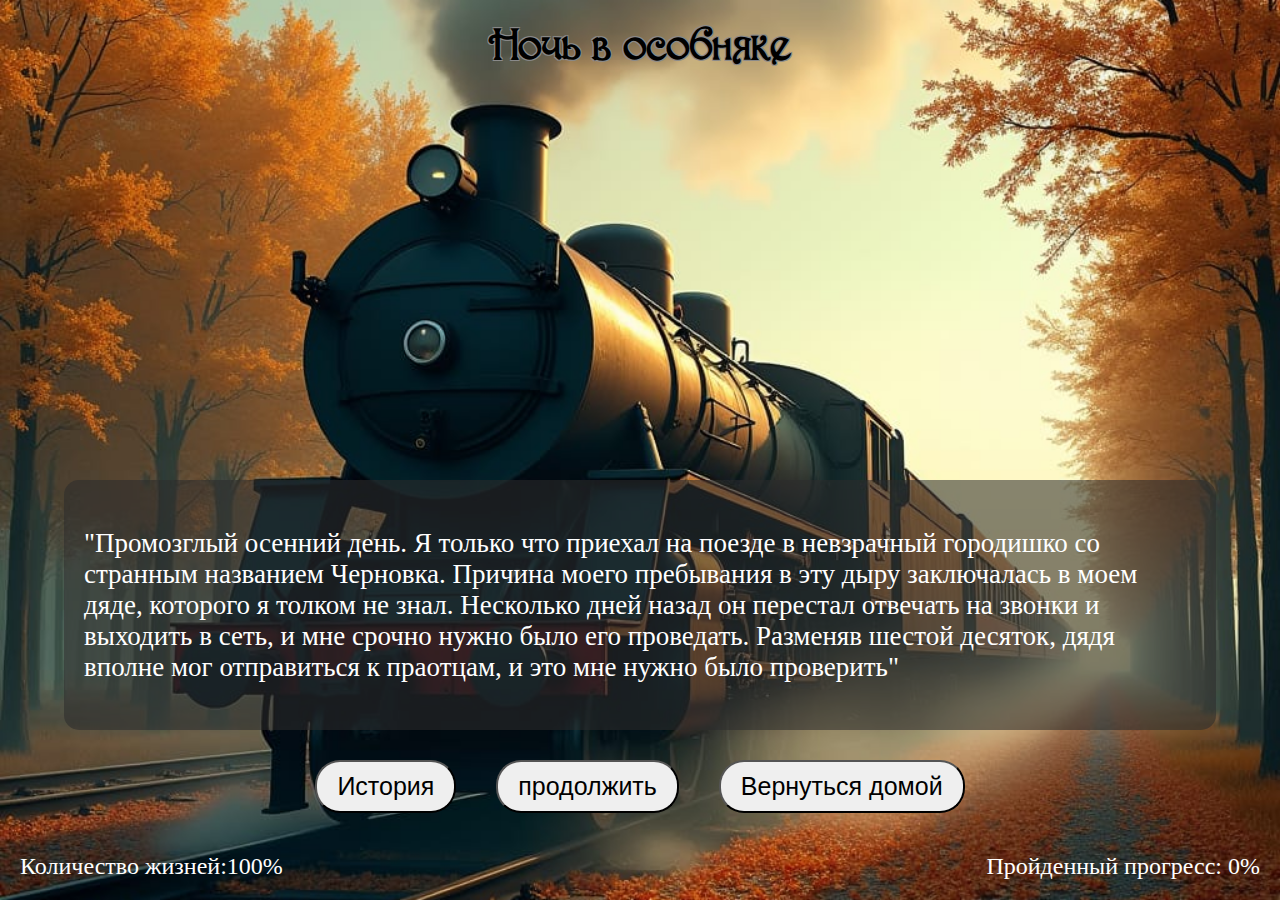
==== index.html @ a0afeb55 "feat: end 1 act" ====
<!DOCTYPE html>
<html lang="ru">

<head>
    <meta charset="UTF-8">
    <meta name="viewport" content="width=device-width, initial-scale=1.0">
    <title>Ночь в особняке</title>
    <link rel="stylesheet" href="./css/style.css">
    <script defer type="module" src="./js/main.js"></script>
    <script defer type="module" src="./js/scenario.js"></script>
</head>

<body class="body">
    <div class="wrapper">
        <div class="journal">
        </div>
        <header class="header">
            <div class="container">
                <h1 class="header__title">Ночь в особняке</h1>
            </div>
        </header>
        <main class="main">
            <div class="container container__main">
                <div class="input-box">
                    <input class="input-door" type="text" placeholder="введи ключ от замка">
                </div>

                <div class="slider">
                    <div class="slider__box-text">
                        <p class="slider__text">
                            "Промозглый осенний день. Я только что приехал на поезде в невзрачный городишко со странным
                            названием Черновка. Причина моего пребывания в эту дыру заключалась в моем дяде, которого я
                            толком не знал. Несколько дней назад он перестал отвечать на звонки и выходить в сеть, и мне
                            срочно нужно было его проведать. Разменяв шестой десяток, дядя вполне мог отправиться к
                            праотцам, и это мне нужно было проверить"
                        </p>
                    </div>
                    <div class="slider__box-btns">
                        <button type="button" class="slider__btn-history">История</button>
                        <button type="button" class="slider__next">продолжить</button>
                        <button type="button" class="slider__next">Вернуться домой</button>
                    </div>
                </div>
            </div>
        </main>
        <footer class="footer">
            <div class="container">
                <div class="box-indicators">
                    <span class="box-indicators__heart">Количество жизней:100%</span>
                    <span class="box-indicators__progress">Пройденный прогресс: 0%</span>
                </div>
            </div>
        </footer>

    </div>
</body>

</html>
---- css/style.css ----
@font-face {
  font-family: "font-title";
  src: url("../assets/font/Parisian.woff") format("woff");
  font-weight: normal;
  font-style: normal;
}
* {
  margin: 0;
  padding: 0;
  box-sizing: border-box;
}

.container {
  max-width: 90rem;
  margin: 0 auto;
  padding: 1.25rem;
}

a {
  text-decoration: none;
  color: #ffffff;
}

li {
  list-style-type: none;
}

@media (max-width: 720px) {
  html {
    font-size: 14px;
  }
}
@media (max-width: 620px) {
  html {
    font-size: 12px;
  }
}
@media (max-width: 530px) {
  html {
    font-size: 10px;
  }
}
@media (max-width: 440px) {
  html {
    font-size: 8px;
  }
}
@media (max-width: 350px) {
  html {
    font-size: 6px;
  }
}

.body .wrapper {
  position: relative;
  background-image: url(../assets/img/act_1/train.jpg);
  background-repeat: no-repeat;
  background-size: cover;
  background-position: center;
  min-width: 100vw;
  min-height: 100vh;
  display: flex;
  flex-direction: column;
  justify-content: flex-start;
}
.body .wrapper .journal {
  display: none;
  position: absolute;
  margin-top: 1.5625rem;
  left: 1.25rem;
  padding: 0.625rem;
  height: 35%;
  width: 30%;
  font-size: 1.125rem;
  overflow-y: auto;
  background-color: rgba(43, 43, 43, 0.5960784314);
  color: #ffffff;
}
.body .wrapper .journal::-webkit-scrollbar {
  width: 5px;
  cursor: pointer;
}
.body .wrapper .journal::-webkit-scrollbar-thumb {
  background: #888;
  border-radius: 6px;
}
.body .wrapper .journal::-webkit-scrollbar-track {
  background: #f1f1f1;
  border-radius: 6px;
}
.body .wrapper .journal::-webkit-scrollbar-thumb:hover {
  background: #555;
}
.body .wrapper .journal-active {
  display: block;
}
.body .wrapper .header .container .header__title {
  font-family: font-title;
  font-size: 45px;
  color: #000000;
  text-align: center;
  text-shadow: -1px -1px 0 rgb(138, 138, 138), 1px -1px 0 rgb(138, 138, 138), -1px 1px 0 rgb(138, 138, 138), 1px 1px 0 rgb(138, 138, 138);
}
.body .wrapper .main {
  position: relative;
  margin-top: auto;
}
.body .wrapper .main .container__main {
  display: flex;
  justify-content: center;
}
.body .wrapper .main .container__main .input-box {
  position: absolute;
  display: none;
  align-items: center;
  gap: 1.25rem;
  margin: 0.9375rem 0px;
}
.body .wrapper .main .container__main .input-box .input-door {
  font-size: 2rem;
  padding-left: 0.625rem;
}
.body .wrapper .main .container__main .input-box .input-door__btn {
  font-size: 1.5rem;
  padding: 0.375rem 0.9375rem;
  cursor: pointer;
  transition: all 0.3s ease-in-out;
}
.body .wrapper .main .container__main .input-box .input-door__btn:hover {
  background-color: rgba(43, 43, 43, 0.5960784314);
  color: #ffffff;
}
.body .wrapper .main .container__main .input-box-active {
  display: flex;
}
.body .wrapper .main .container__main .slider .slider__box-text {
  min-height: 15.625rem;
  width: 90vw;
  display: flex;
  align-items: center;
  padding: 1.25rem;
  background-color: rgba(44, 44, 44, 0.568627451);
  border-radius: 15px;
}
.body .wrapper .main .container__main .slider .slider__box-text .slider__text {
  font-size: 1.6875rem;
  color: #ffffff;
}
.body .wrapper .main .container__main .slider .slider__box-btns {
  display: flex;
  justify-content: center;
  align-items: center;
  gap: 2.5rem;
}
.body .wrapper .main .container__main .slider .slider__box-btns button {
  margin-top: 1.875rem;
  font-size: 1.5625rem;
  padding: 0.625rem 1.25rem;
  border-radius: 1.5625rem;
  cursor: pointer;
  transition: all 0.3s ease-in-out;
}
.body .wrapper .main .container__main .slider .slider__box-btns button:hover {
  background-color: rgba(43, 43, 43, 0.5960784314);
  color: #ffffff;
}
.body .wrapper .footer .container .box-indicators {
  display: flex;
  justify-content: space-between;
  align-items: center;
}
.body .wrapper .footer .container .box-indicators span {
  font-size: 1.5rem;
  color: #ffffff;
}
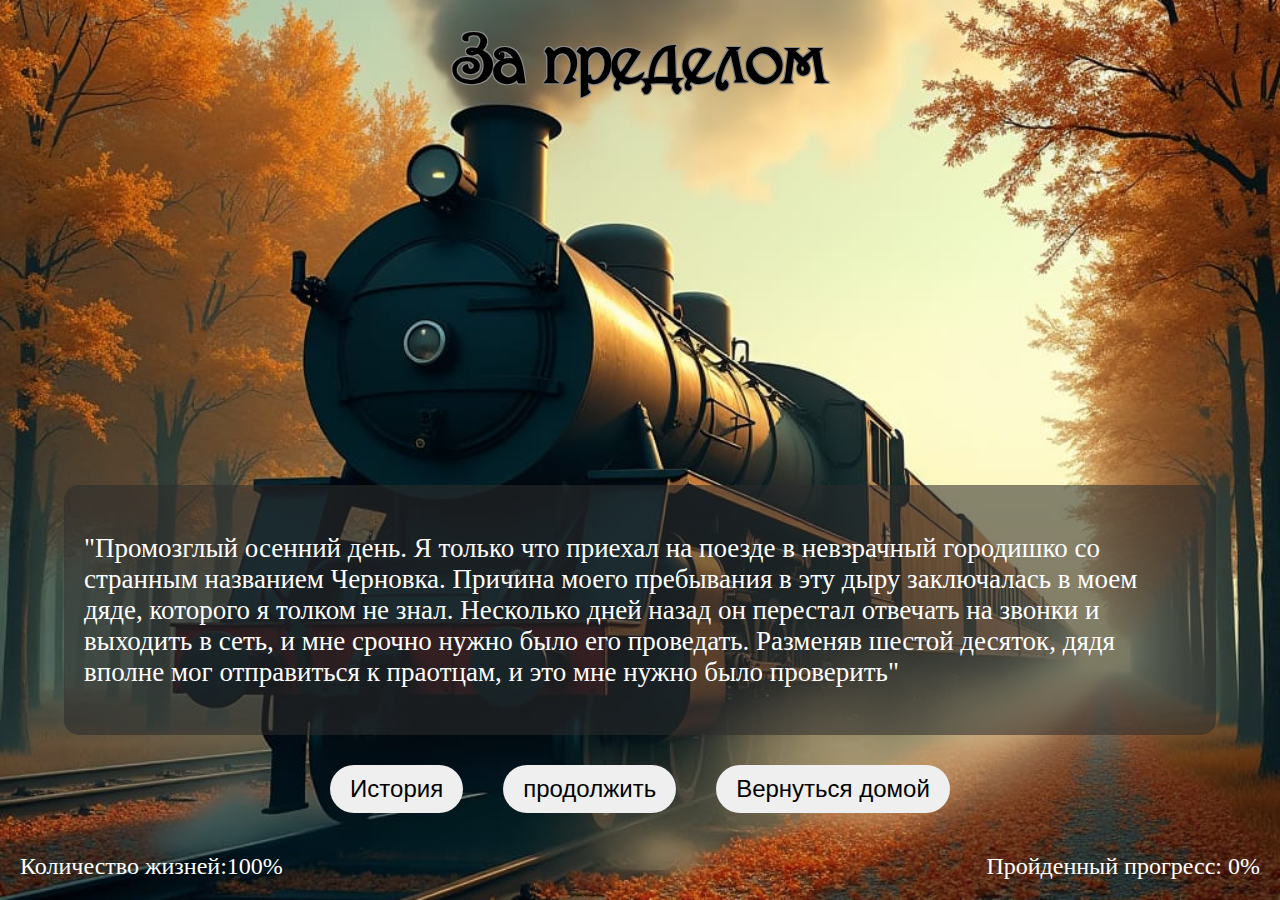
==== commit c31060dd: "feat: add sound" ====
--- a/index.html
+++ b/index.html
@@ -4,19 +4,39 @@
 <head>
     <meta charset="UTF-8">
     <meta name="viewport" content="width=device-width, initial-scale=1.0">
-    <title>Ночь в особняке</title>
+    <title>За пределом</title>
     <link rel="stylesheet" href="./css/style.css">
     <script defer type="module" src="./js/main.js"></script>
     <script defer type="module" src="./js/scenario.js"></script>
+    <link rel="shortcut icon" href="./assets/ghost.svg" type="image/x-icon">
 </head>
 
 <body class="body">
+    <audio class="sound-bell" src="./assets/media/act_1/door-bell-1-ring.mp3"></audio>
+    <audio class="sound-open-door" src="./assets/media/act_1/door-opeining-and-creaking.mp3"></audio>
+    <audio class="sound-drooper-door" src="./assets/media/act_1/keys-dropped-on-floor_zyokgpeo1.mp3"></audio>
+    <audio class="sound-train" src="./assets/media/act_1/z_uk-poezda.mp3" loop></audio>
+    <audio class="sound-open-zamok" src="./assets/media/act_1/zvuk-otmykanija-dveri.mp3"></audio>
+    <audio class="sound-car" src="./assets/media/act_1/kar.mp3"></audio>
+
+    <audio class="sound-book" src="./assets/media/act_2/book-paperback-page-turn_zyk7bv4_.mp3"></audio>
+    <audio class="sound-creak" src="./assets/media/act_2/carpet_creak.mp3"></audio>
+    <audio class="sound-hit" src="./assets/media/act_2/hit-02.mp3"></audio>
+    <audio class="sound-quick" src="./assets/media/act_2/quick-alt4.mp3"></audio>
+
+    <audio class="sound-space" src="./assets/media/act_3/kosmosa.mp3"></audio>
+    <audio class="sound-sword" src="./assets/media/act_3/laser-sword.mp3"></audio>
+
     <div class="wrapper">
+        <div class="popup">
+            <h1 class="popup__title">Нейтральная концовка</h1>
+            <p class="popup__text">Вы вернулись домой, и продолжили жить как и раньше</p>
+        </div>
         <div class="journal">
         </div>
         <header class="header">
             <div class="container">
-                <h1 class="header__title">Ночь в особняке</h1>
+                <h1 class="header__title">За пределом</h1>
             </div>
         </header>
         <main class="main">
@@ -24,7 +44,6 @@
                 <div class="input-box">
                     <input class="input-door" type="text" placeholder="введи ключ от замка">
                 </div>
-
                 <div class="slider">
                     <div class="slider__box-text">
                         <p class="slider__text">
@@ -38,7 +57,234 @@
                     <div class="slider__box-btns">
                         <button type="button" class="slider__btn-history">История</button>
                         <button type="button" class="slider__next">продолжить</button>
-                        <button type="button" class="slider__next">Вернуться домой</button>
+                        <button type="button" class="slider__act">Вернуться домой</button>
+                    </div>
+                </div>
+                <div class="card-box">
+                    <div class="card-box__card">
+                    </div>
+                    <div class="card-box__card">
+                    </div>
+                    <div class="card-box__card">
+                    </div>
+                    <div class="card-box__card">
+                    </div>
+                    <div class="card-box__card">
+                    </div>
+                    <div class="card-box__card">
+                    </div>
+                    <div class="card-box__card">
+                    </div>
+                    <div class="card-box__card">
+                    </div>
+                    <div class="card-box__card">
+                    </div>
+                    <div class="card-box__card">
+                    </div>
+                    <div class="card-box__card">
+                    </div>
+                    <div class="card-box__card">
+                    </div>
+                    <div class="card-box__card">
+                    </div>
+                    <div class="card-box__card">
+                    </div>
+                    <div class="card-box__card">
+                    </div>
+                    <div class="card-box__card">
+                    </div>
+                </div>
+
+                <div class="playing-Field">
+                    <div class="playing-Field__enemy">
+                        <span class="playing-Field__enemy-heart" title="Количество жизней">Количество жизней Демиурга:
+                            100%</span>
+
+                    </div>
+                    <div class="playing-Field__general">
+                        <div class="playing-Field__card-user">
+                            <img class="card__img-user" src="./assets/svg/sky/null.svg" alt="card">
+                            <input type="text" class="card__answer-user">
+                            <div class="card__skils-user">
+                                <div class="txt-description-user" title="Жизнь"></div>
+                                <div class="txt-description-user" title="Атака"></div>
+                                <div class="txt-description-user" title="Лечение"></div>
+                                <div class="card__skill-user">0</div>
+                                <div class="card__skill-user">0</div>
+                                <div class="card__skill-user">0</div>
+                            </div>
+                        </div>
+                        <button class="playing-Field__btn-game playing-Field__btn-game-inactive"
+                            type="button">Бой</button>
+                        <div class="playing-Field__card-enemy">
+                            <img class="card__img-enemy" src="./assets/svg/sky/null.svg" alt="card">
+                            <input type="text" class="card__answer-enemy">
+                            <div class="card__skils-enemy">
+                                <div class="txt-description-enemy" title="Жизнь"></div>
+                                <div class="txt-description-enemy" title="Атака"></div>
+                                <div class="txt-description-enemy" title="Лечение"></div>
+                                <div class="card__skill-enemy">0</div>
+                                <div class="card__skill-enemy">0</div>
+                                <div class="card__skill-enemy">0</div>
+                            </div>
+                        </div>
+
+                    </div>
+                    <div class="playing-Field__user">
+                        <div class="playing-Field__card">
+                            <img class="card__img" src="./assets/img/act_3/card/1.png" alt="card">
+                            <div class="card__question"></div>
+                            <input type="text" class="card__answer" placeholder="Ответ с заглавной">
+                            <div class="card__skils">
+                                <div class="txt-description" title="Жизнь"></div>
+                                <div class="txt-description" title="Атака"></div>
+                                <div class="txt-description" title="Лечение"></div>
+                                <div class="card__heart"></div>
+                                <div class="card__attack"></div>
+                                <div class="card__healing"></div>
+                            </div>
+                            <button class="card__btn" type="button">Выбрать</button>
+                        </div>
+                        <div class="playing-Field__card">
+                            <img class="card__img" src="./assets/img/act_3/card/2.png" alt="card">
+                            <div class="card__question"></div>
+                            <input type="text" class="card__answer" placeholder="Ответ с заглавной">
+                            <div class="card__skils">
+                                <div class="txt-description" title="Жизнь"></div>
+                                <div class="txt-description" title="Атака"></div>
+                                <div class="txt-description" title="Лечение"></div>
+                                <div class="card__heart"></div>
+                                <div class="card__attack"></div>
+                                <div class="card__healing"></div>
+                            </div>
+                            <button class="card__btn" type="button">Выбрать</button>
+                        </div>
+                        <div class="playing-Field__card">
+                            <img class="card__img" src="./assets/img/act_3/card/3.png" alt="card">
+                            <div class="card__question"></div>
+                            <input type="text" class="card__answer" placeholder="Ответ с заглавной">
+                            <div class="card__skils">
+                                <div class="txt-description" title="Жизнь"></div>
+                                <div class="txt-description" title="Атака"></div>
+                                <div class="txt-description" title="Лечение"></div>
+                                <div class="card__heart"></div>
+                                <div class="card__attack"></div>
+                                <div class="card__healing"></div>
+                            </div>
+                            <button class="card__btn" type="button">Выбрать</button>
+                        </div>
+                        <div class="playing-Field__card">
+                            <img class="card__img" src="./assets/img/act_3/card/4.png" alt="card">
+                            <div class="card__question"></div>
+                            <input type="text" class="card__answer" placeholder="Ответ с заглавной">
+                            <div class="card__skils">
+                                <div class="txt-description" title="Жизнь"></div>
+                                <div class="txt-description" title="Атака"></div>
+                                <div class="txt-description" title="Лечение"></div>
+                                <div class="card__heart"></div>
+                                <div class="card__attack"></div>
+                                <div class="card__healing"></div>
+                            </div>
+                            <button class="card__btn" type="button">Выбрать</button>
+                        </div>
+                        <div class="playing-Field__card">
+                            <img class="card__img" src="./assets/img/act_3/card/5.png" alt="card">
+                            <div class="card__question"></div>
+                            <input type="text" class="card__answer" placeholder="Ответ с заглавной">
+                            <div class="card__skils">
+                                <div class="txt-description" title="Жизнь"></div>
+                                <div class="txt-description" title="Атака"></div>
+                                <div class="txt-description" title="Лечение"></div>
+                                <div class="card__heart"></div>
+                                <div class="card__attack"></div>
+                                <div class="card__healing"></div>
+                            </div>
+                            <button class="card__btn" type="button">Выбрать</button>
+                        </div>
+                        <div class="playing-Field__card">
+                            <img class="card__img" src="./assets/img/act_3/card/6.png" alt="card">
+                            <div class="card__question"></div>
+                            <input type="text" class="card__answer" placeholder="Ответ с заглавной">
+                            <div class="card__skils">
+                                <div class="txt-description" title="Жизнь"></div>
+                                <div class="txt-description" title="Атака"></div>
+                                <div class="txt-description" title="Лечение"></div>
+                                <div class="card__heart"></div>
+                                <div class="card__attack"></div>
+                                <div class="card__healing"></div>
+                            </div>
+                            <button class="card__btn" type="button">Выбрать</button>
+                        </div>
+                        <div class="playing-Field__card">
+                            <img class="card__img" src="./assets/img/act_3/card/7.png" alt="card">
+                            <div class="card__question"></div>
+                            <input type="text" class="card__answer" placeholder="Ответ с заглавной">
+                            <div class="card__skils">
+                                <div class="txt-description" title="Жизнь"></div>
+                                <div class="txt-description" title="Атака"></div>
+                                <div class="txt-description" title="Лечение"></div>
+                                <div class="card__heart"></div>
+                                <div class="card__attack"></div>
+                                <div class="card__healing"></div>
+                            </div>
+                            <button class="card__btn" type="button">Выбрать</button>
+                        </div>
+                        <div class="playing-Field__card">
+                            <img class="card__img" src="./assets/img/act_3/card/8.png" alt="card">
+                            <div class="card__question"></div>
+                            <input type="text" class="card__answer" placeholder="Ответ с заглавной">
+                            <div class="card__skils">
+                                <div class="txt-description" title="Жизнь"></div>
+                                <div class="txt-description" title="Атака"></div>
+                                <div class="txt-description" title="Лечение"></div>
+                                <div class="card__heart"></div>
+                                <div class="card__attack"></div>
+                                <div class="card__healing"></div>
+                            </div>
+                            <button class="card__btn" type="button">Выбрать</button>
+                        </div>
+                        <div class="playing-Field__card">
+                            <img class="card__img" src="./assets/img/act_3/card/9.png" alt="card">
+                            <div class="card__question"></div>
+                            <input type="text" class="card__answer" placeholder="Ответ с заглавной">
+                            <div class="card__skils">
+                                <div class="txt-description" title="Жизнь"></div>
+                                <div class="txt-description" title="Атака"></div>
+                                <div class="txt-description" title="Лечение"></div>
+                                <div class="card__heart"></div>
+                                <div class="card__attack"></div>
+                                <div class="card__healing"></div>
+                            </div>
+                            <button class="card__btn" type="button">Выбрать</button>
+                        </div>
+                        <div class="playing-Field__card">
+                            <img class="card__img" src="./assets/img/act_3/card/10.png" alt="card">
+                            <div class="card__question"></div>
+                            <input type="text" class="card__answer" placeholder="Ответ с заглавной">
+                            <div class="card__skils">
+                                <div class="txt-description" title="Жизнь"></div>
+                                <div class="txt-description" title="Атака"></div>
+                                <div class="txt-description" title="Лечение"></div>
+                                <div class="card__heart"></div>
+                                <div class="card__attack"></div>
+                                <div class="card__healing"></div>
+                            </div>
+                            <button class="card__btn" type="button">Выбрать</button>
+                        </div>
+                        <div class="playing-Field__card">
+                            <img class="card__img" src="./assets/img/act_3/card/11.png" alt="card">
+                            <div class="card__question"></div>
+                            <input type="text" class="card__answer" placeholder="Ответ с заглавной">
+                            <div class="card__skils">
+                                <div class="txt-description" title="Жизнь"></div>
+                                <div class="txt-description" title="Атака"></div>
+                                <div class="txt-description" title="Лечение"></div>
+                                <div class="card__heart"></div>
+                                <div class="card__attack"></div>
+                                <div class="card__healing"></div>
+                            </div>
+                            <button class="card__btn" type="button">Выбрать</button>
+                        </div>
                     </div>
                 </div>
             </div>
--- a/css/style.css
+++ b/css/style.css
@@ -62,6 +62,38 @@
   display: flex;
   flex-direction: column;
   justify-content: flex-start;
+}
+.body .wrapper .popup {
+  position: absolute;
+  width: 100vw;
+  height: 100vh;
+  background-image: url(../assets/img/act_1/popup_1.jfif);
+  background-repeat: no-repeat;
+  background-size: cover;
+  background-position: center;
+  z-index: 2;
+  display: none;
+  flex-direction: column;
+  align-items: center;
+}
+.body .wrapper .popup .popup__title {
+  margin-bottom: 0.625rem;
+  font-family: font-title;
+  font-size: 4.5rem;
+  color: #fafafa;
+  text-align: center;
+  text-shadow: -1px -1px 0 rgb(0, 0, 0), 1px -1px 0 rgb(0, 0, 0), -1px 1px 0 rgb(0, 0, 0), 1px 1px 0 rgb(0, 0, 0);
+}
+.body .wrapper .popup .popup__text {
+  margin-top: 50vh;
+  padding: 0px 0.625rem;
+  font-size: 2.8125rem;
+  color: #050505;
+  text-align: center;
+  text-shadow: -1px -1px 0 rgb(255, 255, 255), 1px -1px 0 rgb(255, 255, 255), -1px 1px 0 rgb(255, 255, 255), 1px 1px 0 rgb(255, 255, 255);
+}
+.body .wrapper .popup-active {
+  display: flex;
 }
 .body .wrapper .journal {
   display: none;
@@ -96,7 +128,7 @@
 }
 .body .wrapper .header .container .header__title {
   font-family: font-title;
-  font-size: 45px;
+  font-size: 4.5rem;
   color: #000000;
   text-align: center;
   text-shadow: -1px -1px 0 rgb(138, 138, 138), 1px -1px 0 rgb(138, 138, 138), -1px 1px 0 rgb(138, 138, 138), 1px 1px 0 rgb(138, 138, 138);
@@ -154,9 +186,10 @@
 }
 .body .wrapper .main .container__main .slider .slider__box-btns button {
   margin-top: 1.875rem;
-  font-size: 1.5625rem;
+  font-size: 1.5rem;
   padding: 0.625rem 1.25rem;
   border-radius: 1.5625rem;
+  border: none;
   cursor: pointer;
   transition: all 0.3s ease-in-out;
 }
@@ -164,6 +197,326 @@
   background-color: rgba(43, 43, 43, 0.5960784314);
   color: #ffffff;
 }
+.body .wrapper .main .container__main .slider .slider__box-btns .slider-Act-inactive {
+  display: none;
+}
+.body .wrapper .main .container__main .slider-inactive {
+  display: none;
+}
+.body .wrapper .main .container__main .card-box {
+  display: none;
+  gap: 15px;
+  grid-template-columns: repeat(4, 1fr);
+  margin-bottom: 10vh;
+}
+.body .wrapper .main .container__main .card-box .card-box__card {
+  width: 10.25rem;
+  height: 10.25rem;
+  background-color: rgba(255, 255, 255, 0.2117647059);
+  cursor: pointer;
+}
+.body .wrapper .main .container__main .card-box .card-box__card-active {
+  background-image: url(../assets/img/act_2/hit.png);
+  background-position: center;
+  background-repeat: no-repeat;
+  background-size: cover;
+}
+.body .wrapper .main .container__main .card-box .card-box__card-active:hover {
+  transform: scale(1.2);
+}
+.body .wrapper .main .container__main .card-box-active {
+  display: grid;
+  transition: transform 0.5s ease;
+}
+.body .wrapper .main .container__main .playing-Field {
+  margin-bottom: 10vh;
+  display: none;
+  flex-direction: column;
+  justify-content: space-between;
+  gap: 1.5625rem;
+  min-height: 100%;
+  overflow: hidden;
+}
+.body .wrapper .main .container__main .playing-Field .playing-Field__enemy {
+  display: flex;
+  justify-content: center;
+  gap: 1.25rem;
+}
+.body .wrapper .main .container__main .playing-Field .playing-Field__enemy span {
+  color: #ffffff;
+  text-shadow: -1px -1px 0 black, 1px -1px 0 black, -1px 1px 0 black, 1px 1px 0 black;
+  font-size: 1.5rem;
+}
+.body .wrapper .main .container__main .playing-Field .playing-Field__enemy .playing-Field__box-heart-enemy {
+  display: flex;
+  justify-content: space-between;
+  align-items: center;
+  gap: 0.3125rem;
+}
+.body .wrapper .main .container__main .playing-Field .playing-Field__enemy .playing-Field__box-heart-enemy .playing-Field-heart-enemy {
+  width: 2rem;
+}
+.body .wrapper .main .container__main .playing-Field .playing-Field__general {
+  position: relative;
+  display: flex;
+  justify-content: center;
+  align-items: center;
+  gap: 1.875rem;
+}
+.body .wrapper .main .container__main .playing-Field .playing-Field__general .playing-Field__card-user {
+  display: flex;
+  flex-direction: column;
+  justify-content: center;
+  align-items: center;
+  gap: 1rem;
+  margin-bottom: 0.9375rem;
+  max-width: 13.5rem;
+  background-color: rgba(94, 155, 201, 0.6980392157);
+  border-radius: 0.625rem;
+  padding: 0rem 0.3125rem;
+  filter: brightness(0.95);
+  transition: all 0.5s ease-in-out;
+}
+.body .wrapper .main .container__main .playing-Field .playing-Field__general .playing-Field__card-user .card__img-user {
+  max-width: 6.25rem;
+  min-height: 7.25rem;
+  max-height: 6.25rem;
+  margin-top: 1.25rem;
+  -o-object-fit: contain;
+     object-fit: contain;
+}
+.body .wrapper .main .container__main .playing-Field .playing-Field__general .playing-Field__card-user .card__answer-user {
+  font-size: 0.875rem;
+  pointer-events: none;
+  border: none;
+  background-color: transparent;
+}
+.body .wrapper .main .container__main .playing-Field .playing-Field__general .playing-Field__card-user .card__skils-user {
+  margin-bottom: 1.25rem;
+  display: grid;
+  grid-template-columns: repeat(3, 1fr);
+  justify-content: space-between;
+  align-items: center;
+  gap: 0.3125rem;
+  filter: brightness(0.9);
+}
+.body .wrapper .main .container__main .playing-Field .playing-Field__general .playing-Field__card-user .card__skils-user .txt-description-user:nth-of-type(1) {
+  width: 1.25rem;
+  height: 1.25rem;
+  background-image: url(../assets/svg/sky/hearts.svg);
+  background-position: center;
+  background-repeat: no-repeat;
+  background-size: cover;
+}
+.body .wrapper .main .container__main .playing-Field .playing-Field__general .playing-Field__card-user .card__skils-user .txt-description-user:nth-of-type(2) {
+  width: 1.25rem;
+  height: 1.25rem;
+  background-image: url(../assets/svg/sky/lightsaber.svg);
+  background-position: center;
+  background-repeat: no-repeat;
+  background-size: cover;
+}
+.body .wrapper .main .container__main .playing-Field .playing-Field__general .playing-Field__card-user .card__skils-user .txt-description-user:nth-of-type(3) {
+  width: 1.25rem;
+  height: 1.25rem;
+  background-image: url(../assets/svg/sky/plus.svg);
+  background-position: center;
+  background-repeat: no-repeat;
+  background-size: cover;
+}
+.body .wrapper .main .container__main .playing-Field .playing-Field__general .playing-Field__card-user .card__skils-user .card__skill-user {
+  text-align: center;
+}
+.body .wrapper .main .container__main .playing-Field .playing-Field__general .playing-Field__btn-game {
+  max-height: 3.125rem;
+  padding: 0rem 3.125rem;
+  font-size: 1.625rem;
+  cursor: pointer;
+}
+.body .wrapper .main .container__main .playing-Field .playing-Field__general .playing-Field__btn-game-inactive {
+  pointer-events: none;
+}
+.body .wrapper .main .container__main .playing-Field .playing-Field__general .playing-Field__card-enemy {
+  display: flex;
+  flex-direction: column;
+  justify-content: center;
+  align-items: center;
+  gap: 1rem;
+  margin-bottom: 0.9375rem;
+  max-width: 13.5rem;
+  background-color: rgba(94, 155, 201, 0.6980392157);
+  border-radius: 0.625rem;
+  padding: 0rem 0.3125rem;
+  filter: brightness(0.95);
+  transition: all 0.5s ease-in-out;
+}
+.body .wrapper .main .container__main .playing-Field .playing-Field__general .playing-Field__card-enemy .card__img-enemy {
+  max-width: 6.25rem;
+  min-height: 7.25rem;
+  max-height: 6.25rem;
+  margin-top: 1.25rem;
+  -o-object-fit: contain;
+     object-fit: contain;
+}
+.body .wrapper .main .container__main .playing-Field .playing-Field__general .playing-Field__card-enemy .card__answer-enemy {
+  font-size: 0.875rem;
+  pointer-events: none;
+  border: none;
+  background-color: transparent;
+}
+.body .wrapper .main .container__main .playing-Field .playing-Field__general .playing-Field__card-enemy .card__skils-enemy {
+  margin-bottom: 1.25rem;
+  display: grid;
+  grid-template-columns: repeat(3, 1fr);
+  justify-content: space-between;
+  align-items: center;
+  gap: 0.3125rem;
+  filter: brightness(0.9);
+}
+.body .wrapper .main .container__main .playing-Field .playing-Field__general .playing-Field__card-enemy .card__skils-enemy .txt-description-enemy:nth-of-type(1) {
+  width: 1.25rem;
+  height: 1.25rem;
+  background-image: url(../assets/svg/sky/hearts.svg);
+  background-position: center;
+  background-repeat: no-repeat;
+  background-size: cover;
+}
+.body .wrapper .main .container__main .playing-Field .playing-Field__general .playing-Field__card-enemy .card__skils-enemy .txt-description-enemy:nth-of-type(2) {
+  width: 1.25rem;
+  height: 1.25rem;
+  background-image: url(../assets/svg/sky/lightsaber.svg);
+  background-position: center;
+  background-repeat: no-repeat;
+  background-size: cover;
+}
+.body .wrapper .main .container__main .playing-Field .playing-Field__general .playing-Field__card-enemy .card__skils-enemy .txt-description-enemy:nth-of-type(3) {
+  width: 1.25rem;
+  height: 1.25rem;
+  background-image: url(../assets/svg/sky/plus.svg);
+  background-position: center;
+  background-repeat: no-repeat;
+  background-size: cover;
+}
+.body .wrapper .main .container__main .playing-Field .playing-Field__general .playing-Field__card-enemy .card__skils-enemy .card__skill-enemy {
+  text-align: center;
+}
+.body .wrapper .main .container__main .playing-Field .playing-Field__user {
+  display: flex;
+  overflow-x: scroll;
+  gap: 0.3125rem;
+  align-items: last baseline;
+  max-width: 100%;
+}
+.body .wrapper .main .container__main .playing-Field .playing-Field__user .playing-Field__card {
+  display: flex;
+  flex-direction: column;
+  justify-content: start;
+  align-items: center;
+  gap: 1rem;
+  margin-bottom: 0.9375rem;
+  width: 100%;
+  background-color: rgba(94, 155, 201, 0.6980392157);
+  border-radius: 0.625rem;
+  padding: 0rem 0.3125rem;
+  filter: brightness(0.95);
+  transition: all 0.5s ease-in-out;
+}
+.body .wrapper .main .container__main .playing-Field .playing-Field__user .playing-Field__card .card__img {
+  max-width: 6.25rem;
+  min-height: 7.25rem;
+  max-height: 6.25rem;
+  margin-top: 1.25rem;
+  -o-object-fit: contain;
+     object-fit: contain;
+}
+.body .wrapper .main .container__main .playing-Field .playing-Field__user .playing-Field__card .card__question {
+  font-size: 1.125rem;
+  text-align: center;
+  font-weight: 700;
+  height: 0;
+  overflow: hidden;
+  overflow: 0;
+  transition: height 0.5s ease-in-out;
+}
+.body .wrapper .main .container__main .playing-Field .playing-Field__user .playing-Field__card .card__question-active {
+  height: auto;
+}
+.body .wrapper .main .container__main .playing-Field .playing-Field__user .playing-Field__card .card__answer {
+  max-width: 18.75rem;
+  font-size: 18px;
+}
+.body .wrapper .main .container__main .playing-Field .playing-Field__user .playing-Field__card .card__skils {
+  margin-bottom: 1.25rem;
+  display: grid;
+  grid-template-columns: repeat(3, 1fr);
+  justify-content: space-between;
+  align-items: center;
+  gap: 0.7rem;
+  filter: brightness(0.9);
+}
+.body .wrapper .main .container__main .playing-Field .playing-Field__user .playing-Field__card .card__skils .txt-description:nth-of-type(1) {
+  width: 1.25rem;
+  height: 1.25rem;
+  background-image: url(../assets/svg/sky/hearts.svg);
+  background-position: center;
+  background-repeat: no-repeat;
+  background-size: cover;
+}
+.body .wrapper .main .container__main .playing-Field .playing-Field__user .playing-Field__card .card__skils .txt-description:nth-of-type(2) {
+  width: 1.25rem;
+  height: 1.25rem;
+  background-image: url(../assets/svg/sky/lightsaber.svg);
+  background-position: center;
+  background-repeat: no-repeat;
+  background-size: cover;
+}
+.body .wrapper .main .container__main .playing-Field .playing-Field__user .playing-Field__card .card__skils .txt-description:nth-of-type(3) {
+  width: 1.25rem;
+  height: 1.25rem;
+  background-image: url(../assets/svg/sky/plus.svg);
+  background-position: center;
+  background-repeat: no-repeat;
+  background-size: cover;
+}
+.body .wrapper .main .container__main .playing-Field .playing-Field__user .playing-Field__card .card__skils .card__heart {
+  text-align: center;
+}
+.body .wrapper .main .container__main .playing-Field .playing-Field__user .playing-Field__card .card__skils .card__attack {
+  text-align: center;
+}
+.body .wrapper .main .container__main .playing-Field .playing-Field__user .playing-Field__card .card__skils .card__healing {
+  text-align: center;
+}
+.body .wrapper .main .container__main .playing-Field .playing-Field__user .playing-Field__card .card__btn {
+  padding: 0.3125rem 0.625rem;
+  margin-bottom: 1.25rem;
+  cursor: pointer;
+}
+.body .wrapper .main .container__main .playing-Field .playing-Field__user .playing-Field__card:hover {
+  cursor: pointer;
+  filter: brightness(1);
+}
+.body .wrapper .main .container__main .playing-Field .playing-Field__user .playing-Field__card-inactive {
+  pointer-events: none;
+  filter: brightness(0.4);
+}
+.body .wrapper .main .container__main .playing-Field .playing-Field__user .playing-Field__card-permoment-inactive {
+  pointer-events: none;
+  filter: brightness(0.5);
+}
+.body .wrapper .main .container__main .playing-Field .playing-Field__user::-webkit-scrollbar {
+  height: 1rem;
+}
+.body .wrapper .main .container__main .playing-Field .playing-Field__user::-webkit-scrollbar-thumb {
+  background: rgba(0, 0, 0, 0.616);
+  border-radius: 0.625rem;
+}
+.body .wrapper .main .container__main .playing-Field .playing-Field__user::-webkit-scrollbar-track {
+  background: rgba(0, 0, 0, 0.26);
+}
+.body .wrapper .main .container__main .playing-Field-active {
+  display: flex;
+}
 .body .wrapper .footer .container .box-indicators {
   display: flex;
   justify-content: space-between;
